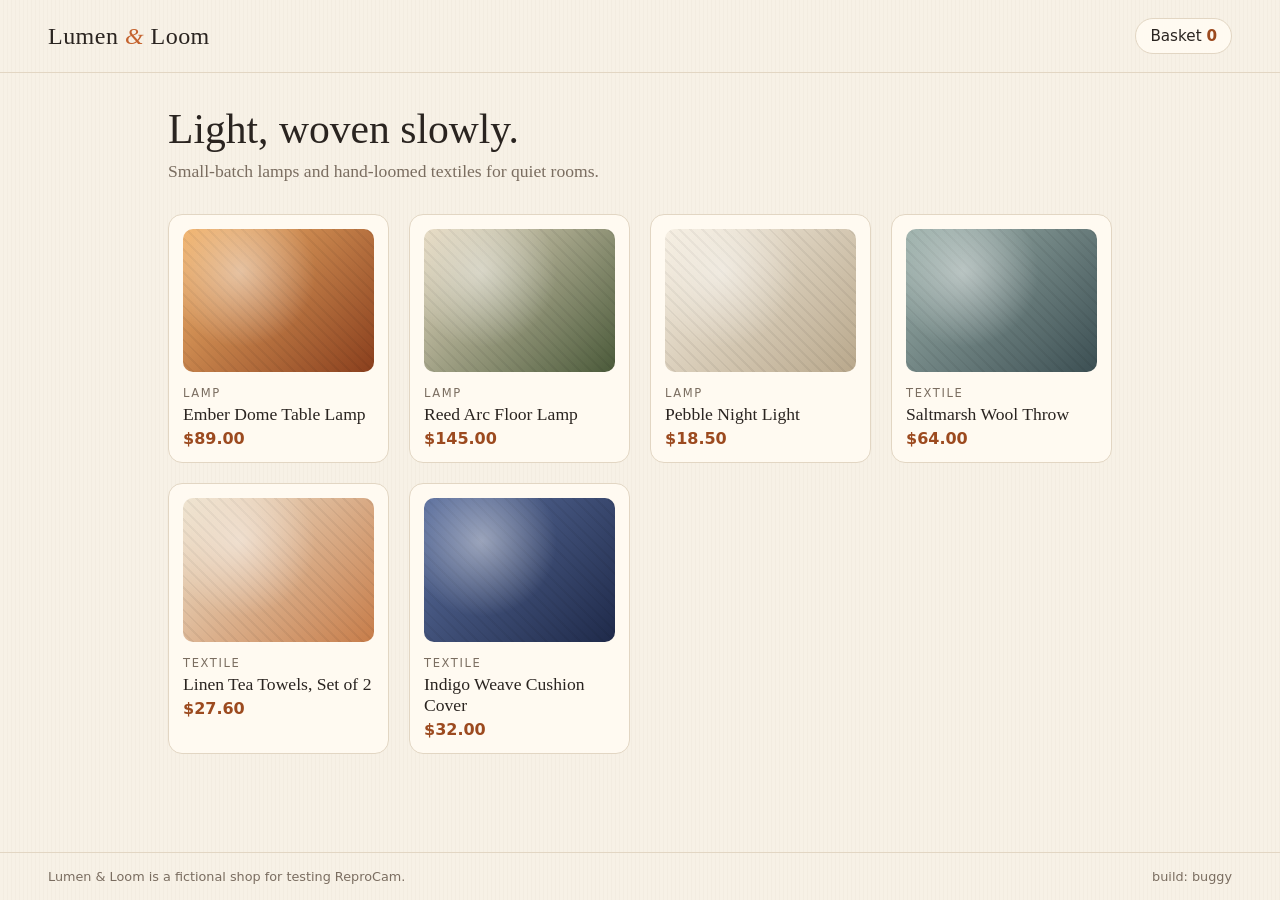
==== store/index.html @ 03239195 "M1: Lumen & Loom practice store with 3 planted bugs Also commits the initial project scaffold (plan," ====
<!doctype html>
<html lang="en">
<head>
  <meta charset="utf-8">
  <meta name="viewport" content="width=device-width, initial-scale=1">
  <title>Lamps and textiles · Lumen &amp; Loom</title>
  <link rel="stylesheet" href="styles.css">
  <script src="app.js" defer></script>
</head>
<body data-page="list">
  <header class="site-header">
    <a class="brand" href="index.html" data-testid="nav-home">Lumen <em>&amp;</em> Loom</a>
    <a class="nav-cart" href="cart.html" data-testid="nav-cart">Basket <span data-testid="cart-count">0</span></a>
  </header>
  <main>
    <h1>Light, woven slowly.</h1>
    <p class="lede">Small-batch lamps and hand-loomed textiles for quiet rooms.</p>
    <section class="grid" data-testid="product-grid"></section>
  </main>
  <footer class="site-footer">
    <span>Lumen &amp; Loom is a fictional shop for testing ReproCam.</span>
    <span data-testid="build-mode"></span>
  </footer>
</body>
</html>
---- store/styles.css ----
:root {
  --paper: #f7f1e6;
  --card: #fffaf1;
  --ink: #2a2420;
  --muted: #7a6d60;
  --line: #e2d6c3;
  --ember: #c4622d;
  --ember-dark: #9c4a1f;
  --moss: #4b5a3a;
  --error: #a3271f;
  --radius: 14px;
  font-family: "Iowan Old Style", "Palatino Linotype", Palatino, Georgia, serif;
  color: var(--ink);
}

* { box-sizing: border-box; }

body {
  margin: 0;
  background: var(--paper);
  background-image: repeating-linear-gradient(90deg, transparent 0 3px, rgba(120, 90, 60, 0.03) 3px 4px);
  min-height: 100vh;
  display: flex;
  flex-direction: column;
}

a { color: inherit; }

.site-header {
  display: flex;
  align-items: center;
  justify-content: space-between;
  padding: 18px clamp(16px, 4vw, 48px);
  border-bottom: 1px solid var(--line);
}

.brand {
  font-size: 1.5rem;
  letter-spacing: 0.02em;
  text-decoration: none;
}
.brand em { color: var(--ember); font-style: italic; }

.nav-cart {
  font-family: system-ui, sans-serif;
  font-size: 0.95rem;
  text-decoration: none;
  border: 1px solid var(--line);
  padding: 8px 14px;
  border-radius: 999px;
  background: var(--card);
}
.nav-cart span { font-weight: 600; color: var(--ember-dark); }

main {
  flex: 1;
  width: 100%;
  max-width: 1040px;
  margin: 0 auto;
  padding: 32px clamp(16px, 4vw, 48px) 64px;
}

h1 { font-weight: 500; font-size: clamp(1.8rem, 4vw, 2.6rem); margin: 0 0 8px; }
.lede { color: var(--muted); margin: 0 0 32px; font-size: 1.1rem; }

.grid {
  display: grid;
  grid-template-columns: repeat(auto-fill, minmax(220px, 1fr));
  gap: 20px;
}

.card {
  display: flex;
  flex-direction: column;
  gap: 4px;
  padding: 14px;
  background: var(--card);
  border: 1px solid var(--line);
  border-radius: var(--radius);
  text-decoration: none;
  transition: transform 0.15s, box-shadow 0.15s;
}
.card:hover { transform: translateY(-3px); box-shadow: 0 10px 24px rgba(80, 50, 20, 0.1); }
.card .swatch { margin-bottom: 10px; }

.kind {
  font-family: system-ui, sans-serif;
  font-size: 0.72rem;
  text-transform: uppercase;
  letter-spacing: 0.14em;
  color: var(--muted);
}
.name { font-size: 1.1rem; }
.price { font-family: system-ui, sans-serif; color: var(--ember-dark); font-weight: 600; }

.swatch {
  aspect-ratio: 4 / 3;
  border-radius: 10px;
  background:
    radial-gradient(circle at 30% 30%, rgba(255, 255, 255, 0.45), transparent 45%),
    repeating-linear-gradient(45deg, transparent 0 6px, rgba(0, 0, 0, 0.05) 6px 8px),
    linear-gradient(135deg, var(--a), var(--b));
}
.swatch.large { width: 100%; max-width: 440px; }
.swatch.small { width: 64px; flex: none; }

.detail {
  display: grid;
  grid-template-columns: minmax(0, 1fr) minmax(0, 1fr);
  gap: 40px;
  align-items: start;
}
@media (max-width: 720px) { .detail { grid-template-columns: 1fr; } }
.blurb { color: var(--muted); line-height: 1.6; }

.btn {
  display: inline-block;
  font: 600 1rem system-ui, sans-serif;
  background: var(--ember);
  color: #fff;
  border: 0;
  border-radius: 999px;
  padding: 12px 24px;
  cursor: pointer;
  text-decoration: none;
}
.btn:hover { background: var(--ember-dark); }
.btn:disabled { opacity: 0.6; cursor: progress; }
.btn.ghost { background: transparent; color: var(--ink); border: 1px solid var(--ink); padding: 8px 18px; }

.link {
  background: none;
  border: 0;
  color: var(--muted);
  text-decoration: underline;
  cursor: pointer;
  font: inherit;
  font-size: 0.9rem;
}

.note { font-family: system-ui, sans-serif; font-size: 0.92rem; color: var(--moss); min-height: 1.2em; }
.note.error, .error { color: var(--error); }

.lines { list-style: none; padding: 0; margin: 0 0 24px; }
.line {
  display: flex;
  align-items: center;
  gap: 16px;
  padding: 14px 0;
  border-bottom: 1px solid var(--line);
  flex-wrap: wrap;
}
.line .name { flex: 1; min-width: 160px; }
.line-total { font-family: system-ui, sans-serif; font-weight: 600; min-width: 80px; text-align: right; }

.stepper { display: inline-flex; align-items: center; border: 1px solid var(--line); border-radius: 999px; background: var(--card); }
.step { background: none; border: 0; width: 34px; height: 34px; font-size: 1.1rem; cursor: pointer; }
.step.at-min { opacity: 0.3; }
.qty { font-family: system-ui, sans-serif; min-width: 24px; text-align: center; }

.summary {
  margin-left: auto;
  max-width: 380px;
  background: var(--card);
  border: 1px solid var(--line);
  border-radius: var(--radius);
  padding: 20px;
}
.promo { display: flex; gap: 8px; align-items: center; flex-wrap: wrap; }
.promo label { width: 100%; font-family: system-ui, sans-serif; font-size: 0.85rem; color: var(--muted); }
.promo input, .field input {
  flex: 1;
  font: 1rem system-ui, sans-serif;
  padding: 9px 12px;
  border: 1px solid var(--line);
  border-radius: 8px;
  background: #fff;
}
dl { display: grid; grid-template-columns: 1fr auto; gap: 8px; font-family: system-ui, sans-serif; margin: 16px 0 20px; }
dt, dd { margin: 0; }
dd { text-align: right; }
.total { font-weight: 700; font-size: 1.15rem; padding-top: 8px; border-top: 1px solid var(--line); }
.summary .btn { width: 100%; text-align: center; }

.checkout { display: grid; grid-template-columns: minmax(0, 1.4fr) minmax(0, 1fr); gap: 32px; }
@media (max-width: 720px) { .checkout { grid-template-columns: 1fr; } }
.field { display: flex; flex-direction: column; gap: 4px; margin-bottom: 14px; font-family: system-ui, sans-serif; font-size: 0.9rem; }
.place-row { display: flex; align-items: center; gap: 14px; }

.spinner {
  width: 22px;
  height: 22px;
  border: 3px solid var(--line);
  border-top-color: var(--ember);
  border-radius: 50%;
  animation: spin 0.8s linear infinite;
}
.spinner[hidden] { display: none; }
@keyframes spin { to { transform: rotate(360deg); } }

.confirm { text-align: center; padding: 48px 0; }
.confirm .order-no { font: 600 1.3rem ui-monospace, monospace; color: var(--ember-dark); }

.site-footer {
  font-family: system-ui, sans-serif;
  font-size: 0.8rem;
  color: var(--muted);
  display: flex;
  justify-content: space-between;
  padding: 16px clamp(16px, 4vw, 48px);
  border-top: 1px solid var(--line);
}
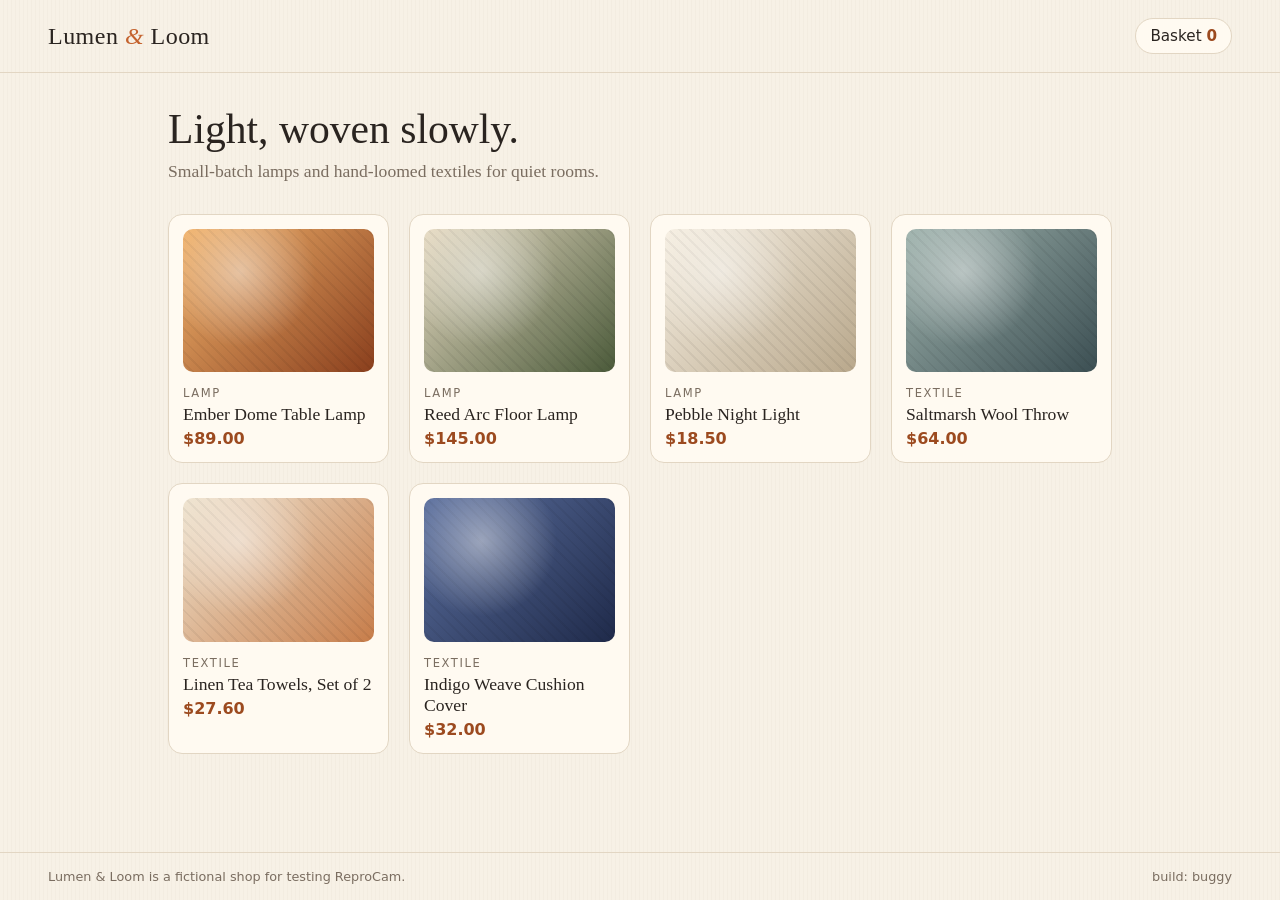
==== commit 486a5a96: "M1: bug registry (store/bugs.js) per build plan v2 - store/bugs.js: {id: enabled} registry + ?fixed=" ====
--- a/store/index.html
+++ b/store/index.html
@@ -5,6 +5,7 @@
   <meta name="viewport" content="width=device-width, initial-scale=1">
   <title>Lamps and textiles · Lumen &amp; Loom</title>
   <link rel="stylesheet" href="styles.css">
+  <script src="bugs.js" defer></script>
   <script src="app.js" defer></script>
 </head>
 <body data-page="list">
